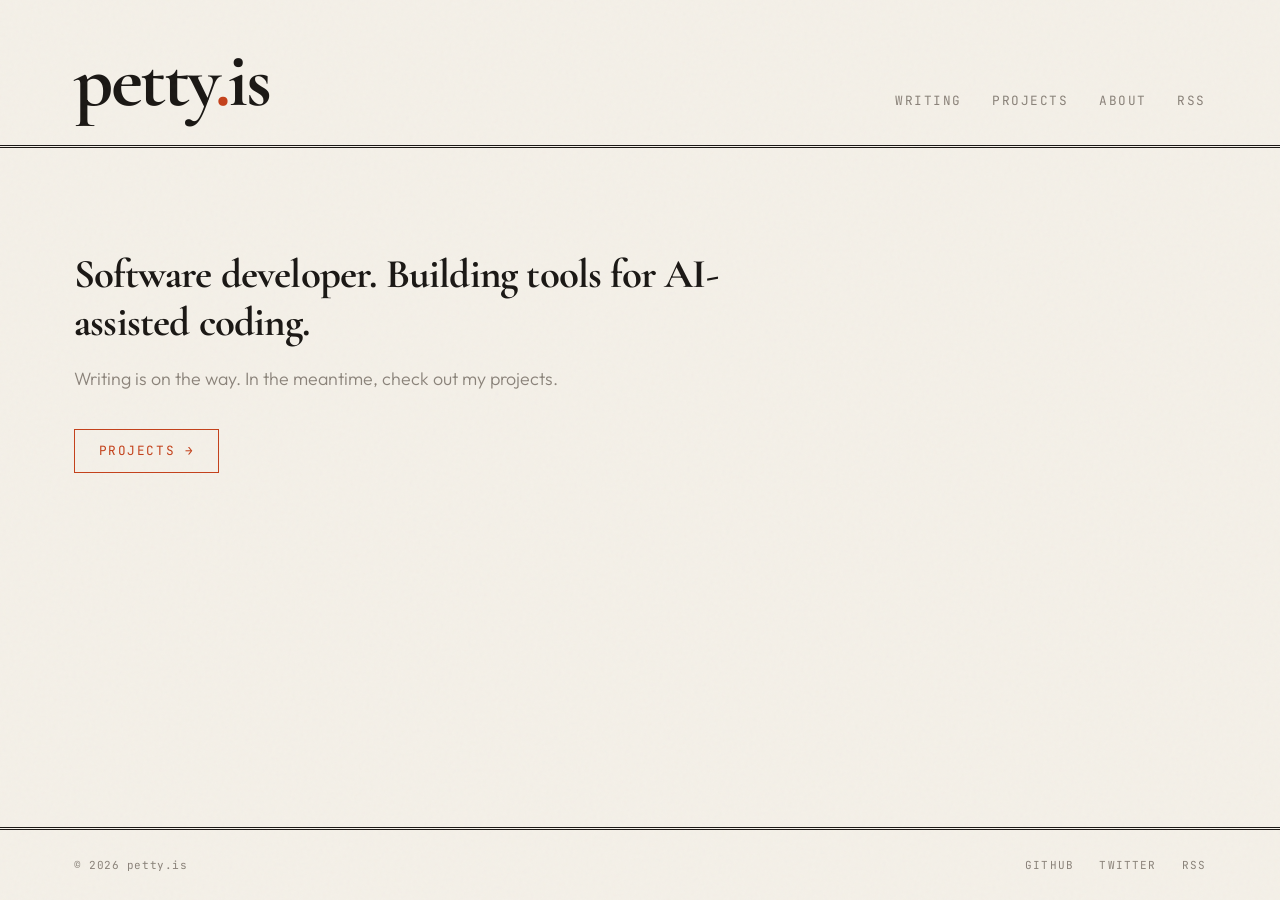
==== index.html @ 16d3176f "Initial site: landing page, projects portfolio, post template Co-Authored-By: Claude Opus 4.6 <norep" ====
<!DOCTYPE html>
<html lang="en">
<head>
  <meta charset="UTF-8">
  <meta name="viewport" content="width=device-width, initial-scale=1.0">
  <title>petty.is</title>
  <meta name="description" content="Writing by Petty — thoughts, observations, and things worth saying.">
  <link rel="stylesheet" href="style.css">
  <!-- Add your favicon here -->
  <!-- <link rel="icon" href="/favicon.ico"> -->
</head>
<body>
  <div class="site-wrapper">

    <!-- ======== MASTHEAD ======== -->
    <header class="masthead">
      <div class="container">
        <div class="masthead-inner">
          <a href="/" class="site-title">petty<span>.</span>is</a>
          <nav class="masthead-nav">
            <a href="/">Writing</a>
            <a href="/projects.html">Projects</a>
            <a href="/about.html">About</a>
            <a href="/rss.xml">RSS</a>
          </nav>
        </div>
      </div>
    </header>

    <main>
      <div class="container">
        <section class="landing">
          <p class="landing-intro">
            Software developer. Building tools for AI-assisted coding.
          </p>
          <p class="landing-sub">
            Writing is on the way. In the meantime, check out my projects.
          </p>
          <a href="/projects.html" class="landing-cta">Projects &rarr;</a>
        </section>
      </div>
    </main>

    <!-- ======== FOOTER ======== -->
    <footer class="site-footer">
      <div class="container">
        <div class="footer-inner">
          <span class="footer-copy">&copy; 2026 petty.is</span>
          <div class="footer-links">
            <a href="https://github.com/a-petty">GitHub</a>
            <a href="https://twitter.com/">Twitter</a>
            <a href="/rss.xml">RSS</a>
          </div>
        </div>
      </div>
    </footer>

  </div>

</body>
</html>
---- style.css ----
/* ============================================
   petty.is — editorial broadsheet blog
   ============================================ */

@import url('https://fonts.googleapis.com/css2?family=Cormorant+Garamond:ital,wght@0,400;0,600;0,700;1,400;1,600&family=JetBrains+Mono:wght@400;500&family=Outfit:wght@300;400;500;600&display=swap');

:root {
  --ink: #1a1714;
  --paper: #f4f0e8;
  --paper-dark: #e8e2d6;
  --accent: #c4401a;
  --accent-hover: #a83515;
  --muted: #8a8279;
  --rule: #c9c2b6;
  --font-display: 'Cormorant Garamond', Georgia, serif;
  --font-body: 'Outfit', system-ui, sans-serif;
  --font-mono: 'JetBrains Mono', monospace;
  --max-width: 1200px;
  --content-width: 720px;
}

/* === Reset & Base === */
*, *::before, *::after {
  margin: 0;
  padding: 0;
  box-sizing: border-box;
}

html {
  scroll-behavior: smooth;
  font-size: 17px;
}

body {
  font-family: var(--font-body);
  font-weight: 400;
  color: var(--ink);
  background-color: var(--paper);
  line-height: 1.7;
  -webkit-font-smoothing: antialiased;
  text-rendering: optimizeLegibility;
}

::selection {
  background: var(--accent);
  color: var(--paper);
}

/* === Subtle paper grain overlay === */
body::before {
  content: '';
  position: fixed;
  inset: 0;
  pointer-events: none;
  z-index: 9999;
  opacity: 0.03;
  background-image: url("data:image/svg+xml,%3Csvg viewBox='0 0 256 256' xmlns='http://www.w3.org/2000/svg'%3E%3Cfilter id='n'%3E%3CfeTurbulence type='fractalNoise' baseFrequency='0.9' numOctaves='4' stitchTiles='stitch'/%3E%3C/filter%3E%3Crect width='100%25' height='100%25' filter='url(%23n)'/%3E%3C/svg%3E");
}

/* === Layout === */
.site-wrapper {
  min-height: 100vh;
  display: flex;
  flex-direction: column;
}

.container {
  max-width: var(--max-width);
  margin: 0 auto;
  padding: 0 2rem;
}

/* === Masthead === */
.masthead {
  padding: 2.5rem 0 1.5rem;
  border-bottom: 3px double var(--ink);
  position: relative;
}

.masthead-inner {
  display: flex;
  align-items: baseline;
  justify-content: space-between;
  gap: 2rem;
}

.site-title {
  font-family: var(--font-display);
  font-size: 4.5rem;
  font-weight: 700;
  letter-spacing: -0.03em;
  line-height: 1;
  color: var(--ink);
  text-decoration: none;
  transition: color 0.2s;
}

.site-title span {
  color: var(--accent);
}

.site-title:hover {
  color: var(--accent);
}

.masthead-nav {
  display: flex;
  gap: 1.8rem;
  align-items: baseline;
}

.masthead-nav a {
  font-family: var(--font-mono);
  font-size: 0.75rem;
  text-transform: uppercase;
  letter-spacing: 0.12em;
  color: var(--muted);
  text-decoration: none;
  position: relative;
  transition: color 0.2s;
}

.masthead-nav a::after {
  content: '';
  position: absolute;
  bottom: -2px;
  left: 0;
  width: 0;
  height: 1.5px;
  background: var(--accent);
  transition: width 0.3s cubic-bezier(0.25, 0.1, 0, 1);
}

.masthead-nav a:hover {
  color: var(--ink);
}

.masthead-nav a:hover::after {
  width: 100%;
}

/* === Dateline bar === */
.dateline {
  font-family: var(--font-mono);
  font-size: 0.7rem;
  letter-spacing: 0.1em;
  text-transform: uppercase;
  color: var(--muted);
  padding: 0.6rem 0;
  border-bottom: 1px solid var(--rule);
  display: flex;
  justify-content: space-between;
}

/* === Hero / Featured post === */
.hero {
  padding: 3rem 0;
  border-bottom: 1px solid var(--rule);
  display: grid;
  grid-template-columns: 1fr 1fr;
  gap: 3rem;
  align-items: start;
}

.hero-text {
  padding-top: 0.5rem;
}

.hero-label {
  font-family: var(--font-mono);
  font-size: 0.65rem;
  letter-spacing: 0.15em;
  text-transform: uppercase;
  color: var(--accent);
  margin-bottom: 0.8rem;
  display: inline-block;
}

.hero-title {
  font-family: var(--font-display);
  font-size: 3rem;
  font-weight: 700;
  line-height: 1.1;
  letter-spacing: -0.02em;
  margin-bottom: 1rem;
}

.hero-title a {
  color: inherit;
  text-decoration: none;
  transition: color 0.2s;
}

.hero-title a:hover {
  color: var(--accent);
}

.hero-excerpt {
  font-size: 1.05rem;
  color: var(--muted);
  line-height: 1.7;
  font-weight: 300;
  margin-bottom: 1rem;
}

.hero-meta {
  font-family: var(--font-mono);
  font-size: 0.7rem;
  color: var(--muted);
  letter-spacing: 0.05em;
}

.hero-image {
  aspect-ratio: 4/3;
  background: var(--paper-dark);
  border: 1px solid var(--rule);
  overflow: hidden;
  position: relative;
}

.hero-image img {
  width: 100%;
  height: 100%;
  object-fit: cover;
  transition: transform 0.6s cubic-bezier(0.25, 0.1, 0, 1);
}

.hero-image:hover img {
  transform: scale(1.03);
}

/* Placeholder pattern for images */
.placeholder-img {
  width: 100%;
  height: 100%;
  background:
    repeating-linear-gradient(
      45deg,
      transparent,
      transparent 10px,
      var(--rule) 10px,
      var(--rule) 11px
    );
  display: flex;
  align-items: center;
  justify-content: center;
}

.placeholder-img span {
  font-family: var(--font-mono);
  font-size: 0.65rem;
  text-transform: uppercase;
  letter-spacing: 0.1em;
  color: var(--muted);
  background: var(--paper);
  padding: 0.3rem 0.6rem;
}

/* === Post grid === */
.posts-section {
  padding: 2.5rem 0;
}

.section-header {
  display: flex;
  align-items: baseline;
  justify-content: space-between;
  margin-bottom: 2rem;
  padding-bottom: 0.5rem;
  border-bottom: 1px solid var(--rule);
}

.section-title {
  font-family: var(--font-display);
  font-size: 1.3rem;
  font-weight: 600;
  font-style: italic;
}

.section-link {
  font-family: var(--font-mono);
  font-size: 0.65rem;
  text-transform: uppercase;
  letter-spacing: 0.1em;
  color: var(--accent);
  text-decoration: none;
}

.section-link:hover {
  text-decoration: underline;
}

.post-grid {
  display: grid;
  grid-template-columns: repeat(3, 1fr);
  gap: 2rem;
}

.post-card {
  padding-bottom: 2rem;
  border-bottom: 1px solid var(--rule);
}

.post-card-image {
  aspect-ratio: 16/10;
  background: var(--paper-dark);
  border: 1px solid var(--rule);
  margin-bottom: 1rem;
  overflow: hidden;
}

.post-card-image img {
  width: 100%;
  height: 100%;
  object-fit: cover;
  transition: transform 0.5s cubic-bezier(0.25, 0.1, 0, 1);
}

.post-card:hover .post-card-image img {
  transform: scale(1.04);
}

.post-card-tag {
  font-family: var(--font-mono);
  font-size: 0.6rem;
  text-transform: uppercase;
  letter-spacing: 0.12em;
  color: var(--accent);
  margin-bottom: 0.5rem;
  display: inline-block;
}

.post-card-title {
  font-family: var(--font-display);
  font-size: 1.5rem;
  font-weight: 700;
  line-height: 1.2;
  margin-bottom: 0.5rem;
}

.post-card-title a {
  color: inherit;
  text-decoration: none;
  transition: color 0.2s;
}

.post-card-title a:hover {
  color: var(--accent);
}

.post-card-excerpt {
  font-size: 0.88rem;
  color: var(--muted);
  line-height: 1.6;
  font-weight: 300;
  margin-bottom: 0.6rem;
}

.post-card-meta {
  font-family: var(--font-mono);
  font-size: 0.65rem;
  color: var(--muted);
  letter-spacing: 0.04em;
}

/* === Sidebar list style (for archive, etc.) === */
.post-list {
  list-style: none;
}

.post-list li {
  padding: 1rem 0;
  border-bottom: 1px solid var(--rule);
  display: flex;
  justify-content: space-between;
  align-items: baseline;
  gap: 2rem;
}

.post-list-title {
  font-family: var(--font-display);
  font-size: 1.15rem;
  font-weight: 600;
}

.post-list-title a {
  color: inherit;
  text-decoration: none;
  transition: color 0.2s;
}

.post-list-title a:hover {
  color: var(--accent);
}

.post-list-date {
  font-family: var(--font-mono);
  font-size: 0.65rem;
  color: var(--muted);
  white-space: nowrap;
}

/* === Landing === */
.landing {
  padding: 6rem 0 8rem;
  max-width: var(--content-width);
}

.landing-intro {
  font-family: var(--font-display);
  font-size: 2.4rem;
  font-weight: 700;
  line-height: 1.2;
  letter-spacing: -0.02em;
  margin-bottom: 1rem;
}

.landing-sub {
  font-size: 1.05rem;
  color: var(--muted);
  font-weight: 300;
  line-height: 1.7;
  margin-bottom: 2rem;
}

.landing-cta {
  font-family: var(--font-mono);
  font-size: 0.75rem;
  text-transform: uppercase;
  letter-spacing: 0.12em;
  color: var(--accent);
  text-decoration: none;
  padding: 0.6rem 1.4rem;
  border: 1px solid var(--accent);
  transition: background 0.2s, color 0.2s;
  display: inline-block;
}

.landing-cta:hover {
  background: var(--accent);
  color: var(--paper);
}

.landing {
  animation: fadeUp 0.6s ease-out 0.1s both;
}

/* === Projects === */
.projects-page {
  padding-bottom: 3rem;
}

.project-grid {
  display: grid;
  grid-template-columns: repeat(2, 1fr);
  gap: 2rem;
  margin-top: 2rem;
}

.project-card {
  padding: 2rem;
  border: 1px solid var(--rule);
  background: var(--paper);
  display: flex;
  flex-direction: column;
  gap: 1rem;
}

.project-card-header {
  display: flex;
  align-items: baseline;
  justify-content: space-between;
  gap: 1rem;
}

.project-card-title {
  font-family: var(--font-display);
  font-size: 1.8rem;
  font-weight: 700;
  line-height: 1.2;
}

.project-card-title a {
  color: inherit;
  text-decoration: none;
  transition: color 0.2s;
}

.project-card-title a:hover {
  color: var(--accent);
}

.project-card-tag {
  font-family: var(--font-mono);
  font-size: 0.6rem;
  text-transform: uppercase;
  letter-spacing: 0.12em;
  color: var(--accent);
  white-space: nowrap;
}

.project-card-desc {
  font-size: 0.95rem;
  color: var(--muted);
  line-height: 1.6;
  font-weight: 300;
}

.project-card-features {
  list-style: none;
  padding: 0;
  display: flex;
  flex-direction: column;
  gap: 0.5rem;
}

.project-card-features li {
  font-family: var(--font-body);
  font-size: 0.85rem;
  color: var(--ink);
  line-height: 1.5;
  padding-left: 1rem;
  position: relative;
}

.project-card-features li::before {
  content: '\2014';
  position: absolute;
  left: 0;
  color: var(--accent);
}

.project-card-tech {
  display: flex;
  flex-wrap: wrap;
  gap: 0.5rem;
}

.project-card-tech span {
  font-family: var(--font-mono);
  font-size: 0.6rem;
  letter-spacing: 0.05em;
  text-transform: uppercase;
  color: var(--muted);
  background: var(--paper-dark);
  padding: 0.25rem 0.6rem;
  border: 1px solid var(--rule);
}

.project-card-link {
  font-family: var(--font-mono);
  font-size: 0.7rem;
  text-transform: uppercase;
  letter-spacing: 0.1em;
  color: var(--accent);
  text-decoration: none;
  margin-top: auto;
  transition: color 0.2s;
}

.project-card-link:hover {
  text-decoration: underline;
}

@media (max-width: 900px) {
  .project-grid {
    grid-template-columns: 1fr;
  }
}

/* === Article / Single post === */
.article {
  max-width: var(--content-width);
  margin: 0 auto;
  padding: 3rem 2rem 5rem;
}

.article-header {
  margin-bottom: 2.5rem;
  padding-bottom: 1.5rem;
  border-bottom: 1px solid var(--rule);
}

.article-tag {
  font-family: var(--font-mono);
  font-size: 0.65rem;
  text-transform: uppercase;
  letter-spacing: 0.15em;
  color: var(--accent);
  margin-bottom: 0.8rem;
  display: inline-block;
}

.article-title {
  font-family: var(--font-display);
  font-size: 3.2rem;
  font-weight: 700;
  line-height: 1.08;
  letter-spacing: -0.02em;
  margin-bottom: 1rem;
}

.article-subtitle {
  font-family: var(--font-display);
  font-size: 1.3rem;
  font-weight: 400;
  font-style: italic;
  color: var(--muted);
  line-height: 1.5;
  margin-bottom: 1rem;
}

.article-meta {
  font-family: var(--font-mono);
  font-size: 0.7rem;
  color: var(--muted);
  letter-spacing: 0.05em;
  display: flex;
  gap: 1.5rem;
}

.article-meta span::before {
  content: '·';
  margin-right: 1.5rem;
}

.article-meta span:first-child::before {
  display: none;
}

/* === Article body prose === */
.prose {
  font-family: var(--font-display);
  font-size: 1.2rem;
  line-height: 1.85;
  font-weight: 400;
}

.prose p {
  margin-bottom: 1.4rem;
}

.prose h2 {
  font-family: var(--font-display);
  font-size: 1.8rem;
  font-weight: 700;
  margin: 2.5rem 0 1rem;
  letter-spacing: -0.01em;
}

.prose h3 {
  font-family: var(--font-display);
  font-size: 1.4rem;
  font-weight: 600;
  font-style: italic;
  margin: 2rem 0 0.8rem;
}

.prose a {
  color: var(--accent);
  text-decoration-thickness: 1px;
  text-underline-offset: 3px;
  transition: text-decoration-color 0.2s;
}

.prose a:hover {
  text-decoration-color: transparent;
}

.prose blockquote {
  margin: 2rem 0;
  padding: 0 0 0 1.5rem;
  border-left: 3px solid var(--accent);
  font-style: italic;
  color: var(--muted);
}

.prose code {
  font-family: var(--font-mono);
  font-size: 0.85em;
  background: var(--paper-dark);
  padding: 0.15em 0.4em;
  border-radius: 3px;
}

.prose pre {
  background: var(--ink);
  color: var(--paper);
  padding: 1.5rem;
  margin: 2rem 0;
  overflow-x: auto;
  border-radius: 0;
  font-family: var(--font-mono);
  font-size: 0.8rem;
  line-height: 1.6;
}

.prose pre code {
  background: none;
  padding: 0;
  color: inherit;
}

.prose img {
  max-width: 100%;
  margin: 2rem 0;
  border: 1px solid var(--rule);
}

.prose figure {
  margin: 2.5rem 0;
}

.prose figcaption {
  font-family: var(--font-mono);
  font-size: 0.7rem;
  color: var(--muted);
  margin-top: 0.5rem;
  letter-spacing: 0.03em;
}

.prose hr {
  border: none;
  border-top: 1px solid var(--rule);
  margin: 2.5rem auto;
  width: 60%;
}

.prose ul, .prose ol {
  margin: 1.2rem 0;
  padding-left: 1.5rem;
}

.prose li {
  margin-bottom: 0.4rem;
}

/* === Drop cap for first paragraph === */
.prose > p:first-child::first-letter {
  font-family: var(--font-display);
  font-weight: 700;
  font-size: 3.8em;
  float: left;
  line-height: 0.8;
  margin: 0.05em 0.1em 0 0;
  color: var(--accent);
}

/* === Footnotes / end section === */
.article-footer {
  margin-top: 3rem;
  padding-top: 1.5rem;
  border-top: 3px double var(--ink);
}

.article-footer-bio {
  font-size: 0.9rem;
  color: var(--muted);
  font-style: italic;
  font-family: var(--font-display);
}

/* === Post navigation === */
.post-nav {
  display: grid;
  grid-template-columns: 1fr 1fr;
  gap: 2rem;
  margin-top: 2rem;
  padding-top: 1.5rem;
  border-top: 1px solid var(--rule);
}

.post-nav a {
  text-decoration: none;
  color: inherit;
}

.post-nav-label {
  font-family: var(--font-mono);
  font-size: 0.6rem;
  text-transform: uppercase;
  letter-spacing: 0.12em;
  color: var(--muted);
  margin-bottom: 0.3rem;
}

.post-nav-title {
  font-family: var(--font-display);
  font-size: 1.1rem;
  font-weight: 600;
  transition: color 0.2s;
}

.post-nav a:hover .post-nav-title {
  color: var(--accent);
}

.post-nav-next {
  text-align: right;
}

/* === Footer === */
.site-footer {
  margin-top: auto;
  border-top: 3px double var(--ink);
  padding: 1.5rem 0;
}

.footer-inner {
  display: flex;
  justify-content: space-between;
  align-items: baseline;
}

.footer-copy {
  font-family: var(--font-mono);
  font-size: 0.65rem;
  color: var(--muted);
  letter-spacing: 0.05em;
}

.footer-links {
  display: flex;
  gap: 1.5rem;
}

.footer-links a {
  font-family: var(--font-mono);
  font-size: 0.65rem;
  text-transform: uppercase;
  letter-spacing: 0.1em;
  color: var(--muted);
  text-decoration: none;
  transition: color 0.2s;
}

.footer-links a:hover {
  color: var(--accent);
}

/* === Page entrance animation === */
@keyframes fadeUp {
  from {
    opacity: 0;
    transform: translateY(12px);
  }
  to {
    opacity: 1;
    transform: translateY(0);
  }
}

.masthead {
  animation: fadeUp 0.5s ease-out;
}

.hero {
  animation: fadeUp 0.6s ease-out 0.1s both;
}

.posts-section {
  animation: fadeUp 0.6s ease-out 0.2s both;
}

.article-header {
  animation: fadeUp 0.5s ease-out;
}

.prose {
  animation: fadeUp 0.5s ease-out 0.1s both;
}

/* === Responsive === */
@media (max-width: 900px) {
  html { font-size: 16px; }

  .site-title { font-size: 3rem; }

  .hero {
    grid-template-columns: 1fr;
    gap: 1.5rem;
  }

  .hero-title { font-size: 2.2rem; }
  .article-title { font-size: 2.4rem; }

  .post-grid {
    grid-template-columns: 1fr;
    gap: 1.5rem;
  }
}

@media (max-width: 600px) {
  .container { padding: 0 1.2rem; }
  .site-title { font-size: 2.2rem; }
  .masthead-inner { flex-direction: column; gap: 0.8rem; }
  .masthead-nav { gap: 1.2rem; }
  .hero-title { font-size: 1.8rem; }
  .article { padding: 2rem 1.2rem 3rem; }
  .article-title { font-size: 2rem; }
  .post-nav { grid-template-columns: 1fr; }
  .footer-inner { flex-direction: column; gap: 0.8rem; }
  .dateline { flex-direction: column; gap: 0.3rem; }
}
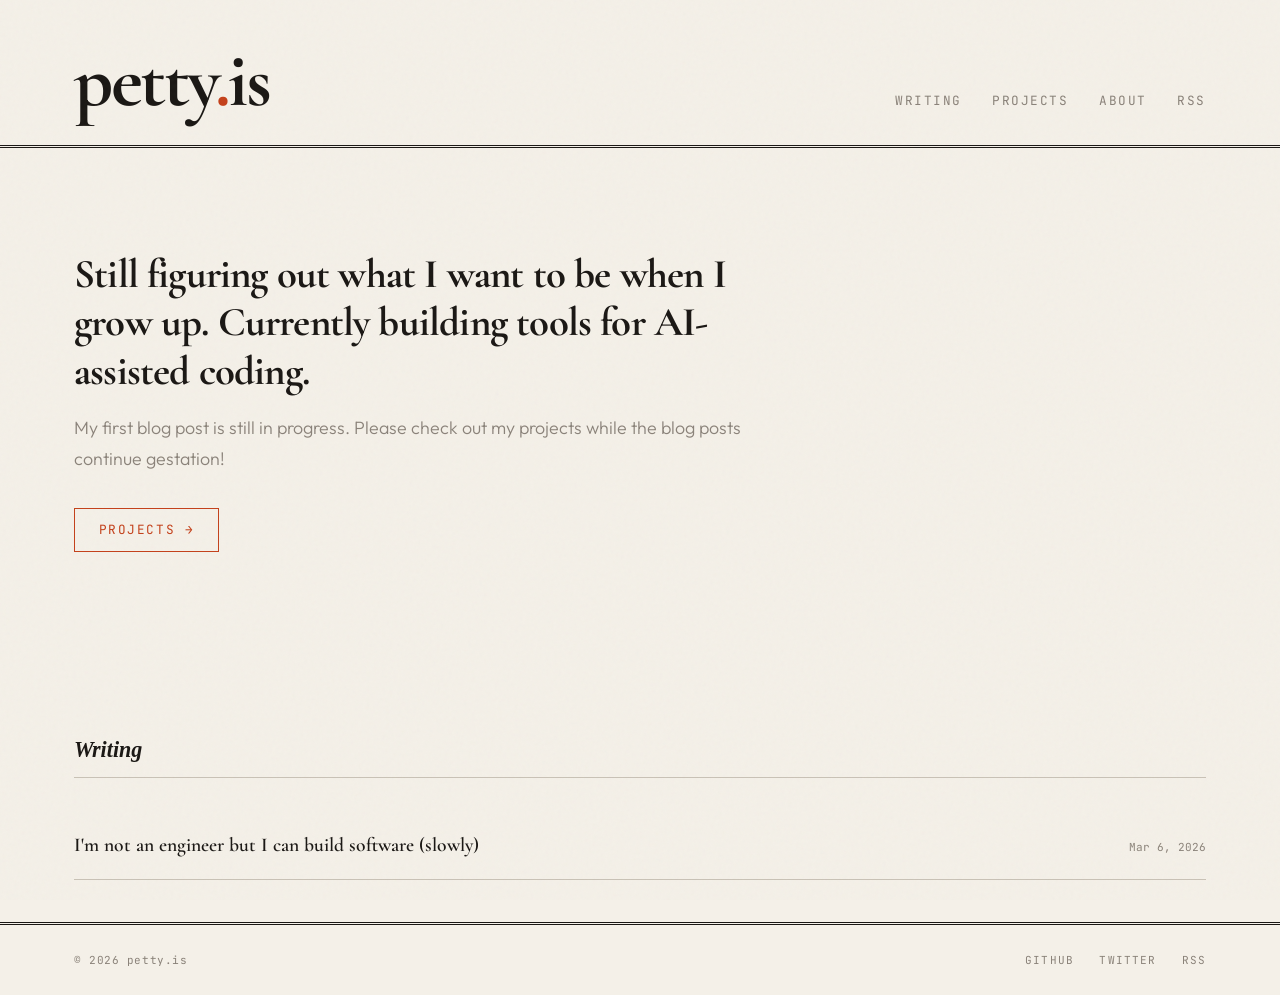
==== commit 30733b24: "Move posts to data-driven structure - Add posts.json as single source of truth for post metadata - M" ====
--- a/index.html
+++ b/index.html
@@ -4,7 +4,7 @@
   <meta charset="UTF-8">
   <meta name="viewport" content="width=device-width, initial-scale=1.0">
   <title>petty.is</title>
-  <meta name="description" content="Writing by Petty — thoughts, observations, and things worth saying.">
+  <meta name="description" content="Writing by Alec Petty (with much help from Claude) — discussing what I'm building and what's on my mind.">
   <link rel="stylesheet" href="style.css">
   <!-- Add your favicon here -->
   <!-- <link rel="icon" href="/favicon.ico"> -->
@@ -31,15 +31,44 @@
       <div class="container">
         <section class="landing">
           <p class="landing-intro">
-            Software developer. Building tools for AI-assisted coding.
+            Still figuring out what I want to be when I grow up. Currently building tools for AI-assisted coding.
           </p>
           <p class="landing-sub">
-            Writing is on the way. In the meantime, check out my projects.
+            My first blog post is still in progress. Please check out my projects while the blog posts continue gestation!
           </p>
           <a href="/projects.html" class="landing-cta">Projects &rarr;</a>
         </section>
       </div>
+
+      <div class="container">
+        <section class="posts-section" id="writing" style="display:none;">
+          <div class="section-header">
+            <h2 class="section-title">Writing</h2>
+          </div>
+          <ul class="post-list" id="post-list"></ul>
+        </section>
+      </div>
     </main>
+
+  <script>
+    fetch('/posts.json')
+      .then(r => r.json())
+      .then(posts => {
+        if (!posts.length) return;
+        const list = document.getElementById('post-list');
+        posts.forEach(post => {
+          const li = document.createElement('li');
+          const date = new Date(post.date + 'T00:00:00');
+          const formatted = date.toLocaleDateString('en-US', { month: 'short', day: 'numeric', year: 'numeric' });
+          li.innerHTML =
+            '<span class="post-list-title"><a href="/posts/' + post.slug + '.html">' + post.title + '</a></span>' +
+            '<span class="post-list-date">' + formatted + '</span>';
+          list.appendChild(li);
+        });
+        document.getElementById('writing').style.display = '';
+      })
+      .catch(() => {});
+  </script>
 
     <!-- ======== FOOTER ======== -->
     <footer class="site-footer">
